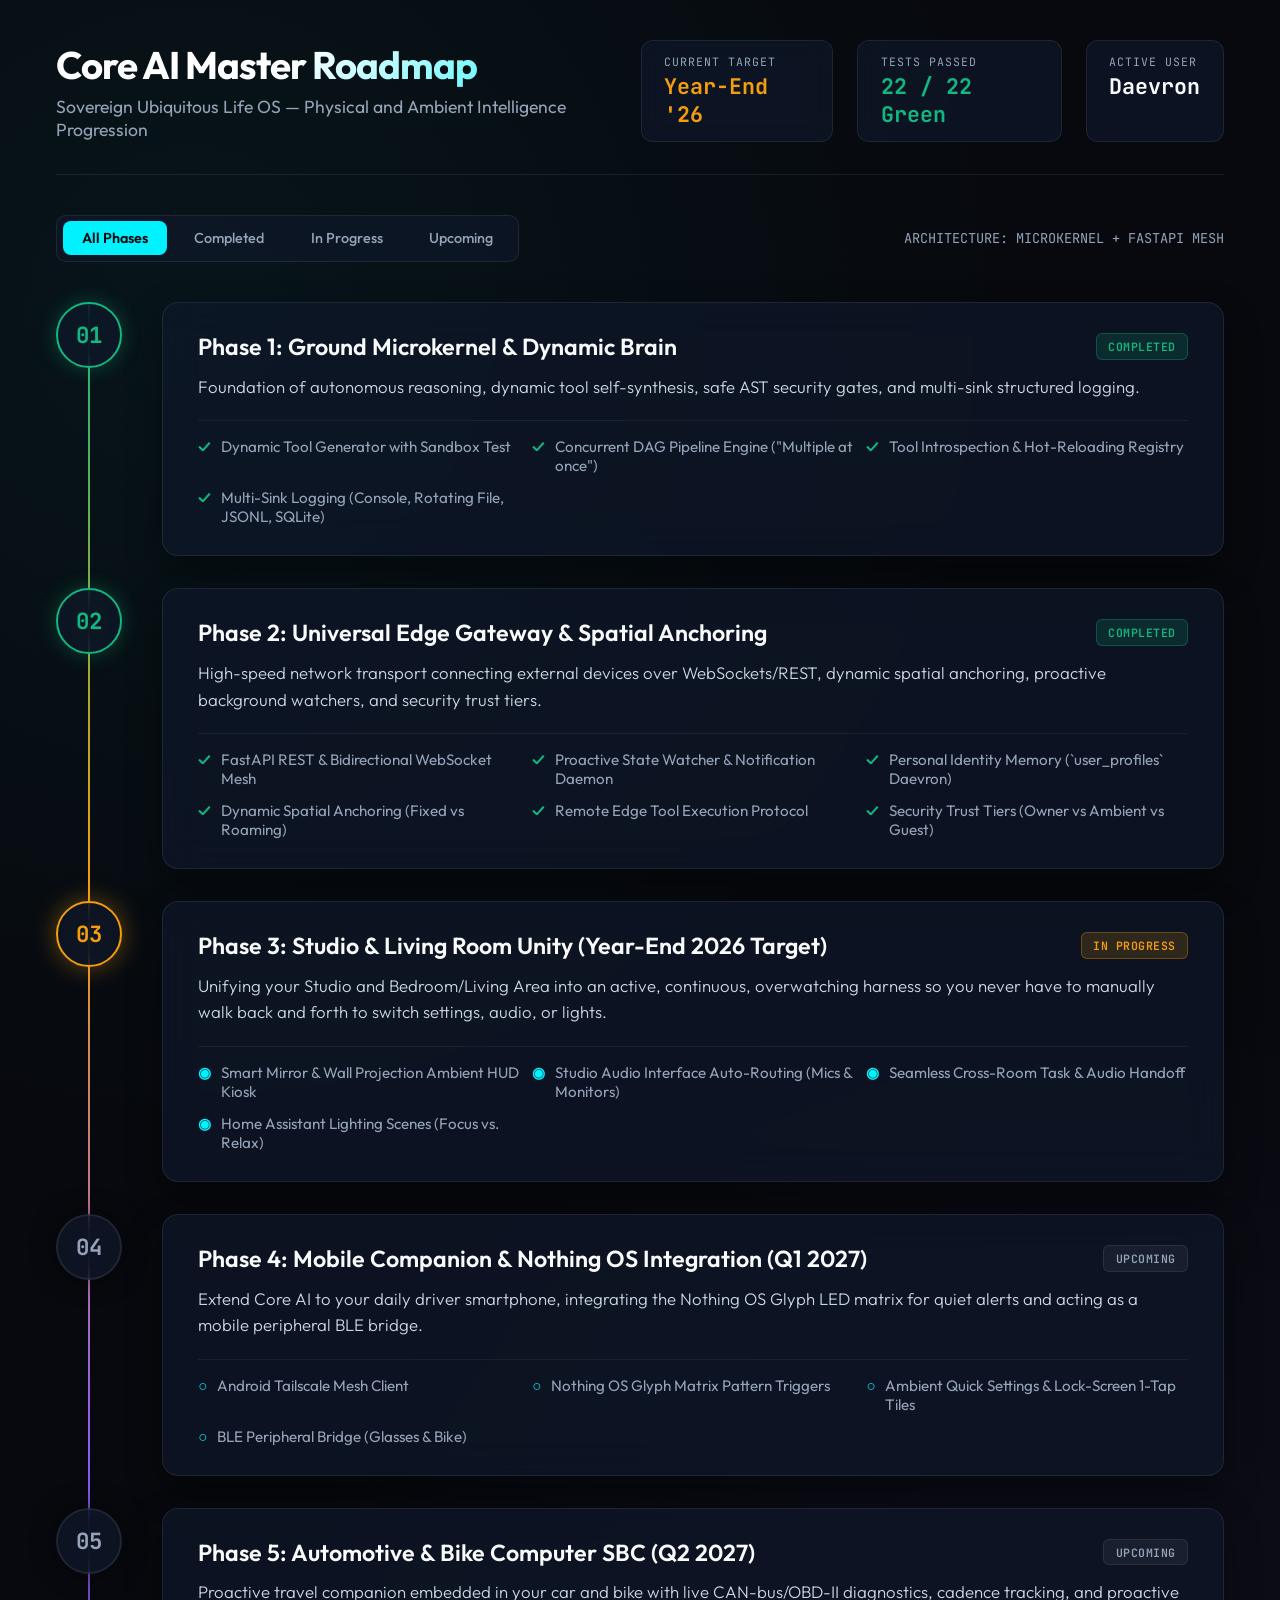
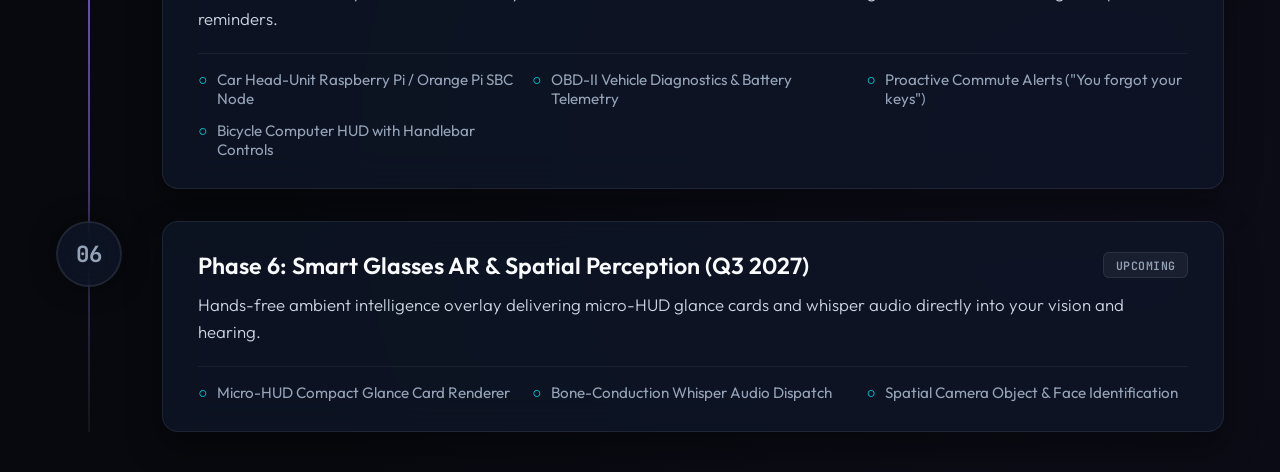
==== interfaces/mirror/roadmap_visualizer.html @ 5ef0d4c3 "docs: add LICENSE (AGPLv3), SECURITY.md, CONTRIBUTING.md, CODE_OF_CONDUCT.md, master ROADMAP.md, and" ====
<!DOCTYPE html>
<html lang="en">
<head>
  <meta charset="UTF-8">
  <meta name="viewport" content="width=device-width, initial-scale=1.0">
  <title>Core AI — Master Architectural Roadmap & Ubiquitous Horizon</title>
  <link rel="preconnect" href="https://fonts.googleapis.com">
  <link rel="preconnect" href="https://fonts.gstatic.com" crossorigin>
  <link href="https://fonts.googleapis.com/css2?family=Outfit:wght@300;400;500;600;700;800&family=JetBrains+Mono:wght@400;500;700&display=swap" rel="stylesheet">
  <style>
    :root {
      --bg-dark: #07090e;
      --panel-bg: rgba(15, 23, 42, 0.7);
      --panel-border: rgba(255, 255, 255, 0.08);
      --accent-cyan: #00f2fe;
      --accent-blue: #4facfe;
      --accent-emerald: #10b981;
      --accent-amber: #f59e0b;
      --accent-purple: #8b5cf6;
      --text-main: #f8fafc;
      --text-muted: #94a3b8;
    }

    * {
      box-sizing: border-box;
      margin: 0;
      padding: 0;
    }

    body {
      background-color: var(--bg-dark);
      color: var(--text-main);
      font-family: 'Outfit', sans-serif;
      min-height: 100vh;
      display: flex;
      flex-direction: column;
      padding: 2.5rem 3.5rem;
      background-image: 
        radial-gradient(circle at 15% 15%, rgba(0, 242, 254, 0.05) 0%, transparent 40%),
        radial-gradient(circle at 85% 85%, rgba(139, 92, 246, 0.05) 0%, transparent 40%);
    }

    header {
      display: flex;
      justify-content: space-between;
      align-items: center;
      padding-bottom: 2rem;
      border-bottom: 1px solid var(--panel-border);
      margin-bottom: 2.5rem;
    }

    .title-group h1 {
      font-size: 2.4rem;
      font-weight: 700;
      letter-spacing: -1px;
      background: linear-gradient(135deg, #ffffff 40%, var(--accent-cyan));
      -webkit-background-clip: text;
      -webkit-text-fill-color: transparent;
    }

    .title-group p {
      color: var(--text-muted);
      font-size: 1.1rem;
      margin-top: 0.35rem;
    }

    .metrics-bar {
      display: flex;
      gap: 1.5rem;
    }

    .metric-box {
      background: var(--panel-bg);
      border: 1px solid var(--panel-border);
      border-radius: 12px;
      padding: 0.8rem 1.4rem;
      display: flex;
      flex-direction: column;
      backdrop-filter: blur(12px);
    }

    .metric-box .label {
      font-size: 0.72rem;
      color: var(--text-muted);
      text-transform: uppercase;
      letter-spacing: 1px;
      font-family: 'JetBrains Mono', monospace;
    }

    .metric-box .value {
      font-size: 1.35rem;
      font-weight: 700;
      color: var(--text-main);
      font-family: 'JetBrains Mono', monospace;
      margin-top: 0.2rem;
    }

    /* Filter Controls */
    .controls-row {
      display: flex;
      justify-content: space-between;
      align-items: center;
      margin-bottom: 2.5rem;
    }

    .filter-tabs {
      display: flex;
      gap: 0.5rem;
      background: var(--panel-bg);
      padding: 0.35rem;
      border-radius: 10px;
      border: 1px solid var(--panel-border);
    }

    .filter-btn {
      background: transparent;
      border: none;
      color: var(--text-muted);
      padding: 0.5rem 1.2rem;
      border-radius: 8px;
      font-size: 0.9rem;
      font-weight: 500;
      cursor: pointer;
      transition: all 0.2s ease;
      font-family: 'Outfit', sans-serif;
    }

    .filter-btn.active, .filter-btn:hover {
      background: rgba(255, 255, 255, 0.08);
      color: var(--text-main);
    }

    .filter-btn.active {
      background: var(--accent-cyan);
      color: #07090e;
      font-weight: 600;
    }

    /* Timeline Container */
    .timeline {
      position: relative;
      display: flex;
      flex-direction: column;
      gap: 2rem;
      max-width: 1200px;
      margin: 0 auto;
      width: 100%;
    }

    .timeline::before {
      content: "";
      position: absolute;
      top: 0;
      bottom: 0;
      left: 32px;
      width: 2px;
      background: linear-gradient(180deg, var(--accent-emerald), var(--accent-amber), var(--accent-purple), rgba(255,255,255,0.05));
    }

    .phase-card {
      display: flex;
      gap: 2.5rem;
      position: relative;
      animation: fadeIn 0.5s ease-out;
    }

    @keyframes fadeIn {
      from { opacity: 0; transform: translateY(15px); }
      to { opacity: 1; transform: translateY(0); }
    }

    .phase-node {
      width: 66px;
      height: 66px;
      border-radius: 50%;
      background: var(--panel-bg);
      border: 2px solid var(--panel-border);
      display: flex;
      justify-content: center;
      align-items: center;
      font-size: 1.4rem;
      font-weight: 700;
      font-family: 'JetBrains Mono', monospace;
      z-index: 2;
      backdrop-filter: blur(16px);
      flex-shrink: 0;
      box-shadow: 0 0 25px rgba(0,0,0,0.5);
    }

    .phase-card.done .phase-node {
      border-color: var(--accent-emerald);
      color: var(--accent-emerald);
      box-shadow: 0 0 20px rgba(16, 185, 129, 0.3);
    }

    .phase-card.active .phase-node {
      border-color: var(--accent-amber);
      color: var(--accent-amber);
      box-shadow: 0 0 25px rgba(245, 158, 11, 0.4);
      animation: node-pulse 2s infinite alternate;
    }

    @keyframes node-pulse {
      0% { transform: scale(1); }
      100% { transform: scale(1.06); }
    }

    .phase-card.upcoming .phase-node {
      border-color: var(--panel-border);
      color: var(--text-muted);
    }

    .phase-content {
      flex: 1;
      background: var(--panel-bg);
      border: 1px solid var(--panel-border);
      border-radius: 16px;
      padding: 1.8rem 2.2rem;
      backdrop-filter: blur(20px);
      box-shadow: 0 15px 35px rgba(0, 0, 0, 0.4);
      transition: transform 0.2s ease, border-color 0.2s ease;
    }

    .phase-content:hover {
      transform: translateY(-3px);
      border-color: rgba(255, 255, 255, 0.2);
    }

    .card-header {
      display: flex;
      justify-content: space-between;
      align-items: center;
      margin-bottom: 0.8rem;
    }

    .phase-title {
      font-size: 1.45rem;
      font-weight: 600;
      display: flex;
      align-items: center;
      gap: 0.8rem;
    }

    .badge {
      font-size: 0.72rem;
      font-family: 'JetBrains Mono', monospace;
      padding: 0.3rem 0.7rem;
      border-radius: 6px;
      font-weight: 600;
      text-transform: uppercase;
      letter-spacing: 0.5px;
    }

    .badge-done {
      background: rgba(16, 185, 129, 0.15);
      color: var(--accent-emerald);
      border: 1px solid rgba(16, 185, 129, 0.3);
    }

    .badge-active {
      background: rgba(245, 158, 11, 0.15);
      color: var(--accent-amber);
      border: 1px solid rgba(245, 158, 11, 0.3);
    }

    .badge-upcoming {
      background: rgba(255, 255, 255, 0.05);
      color: var(--text-muted);
      border: 1px solid var(--panel-border);
    }

    .phase-desc {
      color: #cbd5e1;
      font-size: 1.05rem;
      line-height: 1.6;
      font-weight: 300;
      margin-bottom: 1.25rem;
    }

    .deliverables-grid {
      display: grid;
      grid-template-columns: repeat(auto-fit, minmax(280px, 1fr));
      gap: 0.8rem;
      padding-top: 1rem;
      border-top: 1px solid rgba(255, 255, 255, 0.06);
    }

    .deliverable-item {
      display: flex;
      align-items: flex-start;
      gap: 0.6rem;
      font-size: 0.95rem;
      color: var(--text-muted);
    }

    .deliverable-item .icon {
      color: var(--accent-cyan);
      font-weight: 700;
    }

    .phase-card.done .deliverable-item .icon {
      color: var(--accent-emerald);
    }
  </style>
</head>
<body>

  <header>
    <div class="title-group">
      <h1>Core AI Master Roadmap</h1>
      <p>Sovereign Ubiquitous Life OS — Physical and Ambient Intelligence Progression</p>
    </div>
    <div class="metrics-bar">
      <div class="metric-box">
        <span class="label">CURRENT TARGET</span>
        <span class="value" style="color: var(--accent-amber)">Year-End '26</span>
      </div>
      <div class="metric-box">
        <span class="label">TESTS PASSED</span>
        <span class="value" style="color: var(--accent-emerald)">22 / 22 Green</span>
      </div>
      <div class="metric-box">
        <span class="label">ACTIVE USER</span>
        <span class="value" id="user-display">Daevron</span>
      </div>
    </div>
  </header>

  <div class="controls-row">
    <div class="filter-tabs">
      <button class="filter-btn active" onclick="filterPhases('all', this)">All Phases</button>
      <button class="filter-btn" onclick="filterPhases('done', this)">Completed</button>
      <button class="filter-btn" onclick="filterPhases('active', this)">In Progress</button>
      <button class="filter-btn" onclick="filterPhases('upcoming', this)">Upcoming</button>
    </div>
    <div style="font-family: 'JetBrains Mono', monospace; font-size: 0.85rem; color: var(--text-muted)">
      ARCHITECTURE: MICROKERNEL + FASTAPI MESH
    </div>
  </div>

  <div class="timeline">

    <!-- Phase 1 -->
    <div class="phase-card done" data-status="done">
      <div class="phase-node">01</div>
      <div class="phase-content">
        <div class="card-header">
          <h2 class="phase-title">Phase 1: Ground Microkernel & Dynamic Brain</h2>
          <span class="badge badge-done">COMPLETED</span>
        </div>
        <p class="phase-desc">
          Foundation of autonomous reasoning, dynamic tool self-synthesis, safe AST security gates, and multi-sink structured logging.
        </p>
        <div class="deliverables-grid">
          <div class="deliverable-item"><span class="icon">&#10003;</span> Dynamic Tool Generator with Sandbox Test</div>
          <div class="deliverable-item"><span class="icon">&#10003;</span> Concurrent DAG Pipeline Engine ("Multiple at once")</div>
          <div class="deliverable-item"><span class="icon">&#10003;</span> Tool Introspection & Hot-Reloading Registry</div>
          <div class="deliverable-item"><span class="icon">&#10003;</span> Multi-Sink Logging (Console, Rotating File, JSONL, SQLite)</div>
        </div>
      </div>
    </div>

    <!-- Phase 2 -->
    <div class="phase-card done" data-status="done">
      <div class="phase-node">02</div>
      <div class="phase-content">
        <div class="card-header">
          <h2 class="phase-title">Phase 2: Universal Edge Gateway & Spatial Anchoring</h2>
          <span class="badge badge-done">COMPLETED</span>
        </div>
        <p class="phase-desc">
          High-speed network transport connecting external devices over WebSockets/REST, dynamic spatial anchoring, proactive background watchers, and security trust tiers.
        </p>
        <div class="deliverables-grid">
          <div class="deliverable-item"><span class="icon">&#10003;</span> FastAPI REST & Bidirectional WebSocket Mesh</div>
          <div class="deliverable-item"><span class="icon">&#10003;</span> Proactive State Watcher & Notification Daemon</div>
          <div class="deliverable-item"><span class="icon">&#10003;</span> Personal Identity Memory (`user_profiles` Daevron)</div>
          <div class="deliverable-item"><span class="icon">&#10003;</span> Dynamic Spatial Anchoring (Fixed vs Roaming)</div>
          <div class="deliverable-item"><span class="icon">&#10003;</span> Remote Edge Tool Execution Protocol</div>
          <div class="deliverable-item"><span class="icon">&#10003;</span> Security Trust Tiers (Owner vs Ambient vs Guest)</div>
        </div>
      </div>
    </div>

    <!-- Phase 3 -->
    <div class="phase-card active" data-status="active">
      <div class="phase-node">03</div>
      <div class="phase-content">
        <div class="card-header">
          <h2 class="phase-title">Phase 3: Studio & Living Room Unity (Year-End 2026 Target)</h2>
          <span class="badge badge-active">IN PROGRESS</span>
        </div>
        <p class="phase-desc">
          Unifying your Studio and Bedroom/Living Area into an active, continuous, overwatching harness so you never have to manually walk back and forth to switch settings, audio, or lights.
        </p>
        <div class="deliverables-grid">
          <div class="deliverable-item"><span class="icon">&#9673;</span> Smart Mirror & Wall Projection Ambient HUD Kiosk</div>
          <div class="deliverable-item"><span class="icon">&#9673;</span> Studio Audio Interface Auto-Routing (Mics & Monitors)</div>
          <div class="deliverable-item"><span class="icon">&#9673;</span> Seamless Cross-Room Task & Audio Handoff</div>
          <div class="deliverable-item"><span class="icon">&#9673;</span> Home Assistant Lighting Scenes (Focus vs. Relax)</div>
        </div>
      </div>
    </div>

    <!-- Phase 4 -->
    <div class="phase-card upcoming" data-status="upcoming">
      <div class="phase-node">04</div>
      <div class="phase-content">
        <div class="card-header">
          <h2 class="phase-title">Phase 4: Mobile Companion & Nothing OS Integration (Q1 2027)</h2>
          <span class="badge badge-upcoming">UPCOMING</span>
        </div>
        <p class="phase-desc">
          Extend Core AI to your daily driver smartphone, integrating the Nothing OS Glyph LED matrix for quiet alerts and acting as a mobile peripheral BLE bridge.
        </p>
        <div class="deliverables-grid">
          <div class="deliverable-item"><span class="icon">&#9675;</span> Android Tailscale Mesh Client</div>
          <div class="deliverable-item"><span class="icon">&#9675;</span> Nothing OS Glyph Matrix Pattern Triggers</div>
          <div class="deliverable-item"><span class="icon">&#9675;</span> Ambient Quick Settings & Lock-Screen 1-Tap Tiles</div>
          <div class="deliverable-item"><span class="icon">&#9675;</span> BLE Peripheral Bridge (Glasses & Bike)</div>
        </div>
      </div>
    </div>

    <!-- Phase 5 -->
    <div class="phase-card upcoming" data-status="upcoming">
      <div class="phase-node">05</div>
      <div class="phase-content">
        <div class="card-header">
          <h2 class="phase-title">Phase 5: Automotive & Bike Computer SBC (Q2 2027)</h2>
          <span class="badge badge-upcoming">UPCOMING</span>
        </div>
        <p class="phase-desc">
          Proactive travel companion embedded in your car and bike with live CAN-bus/OBD-II diagnostics, cadence tracking, and proactive reminders.
        </p>
        <div class="deliverables-grid">
          <div class="deliverable-item"><span class="icon">&#9675;</span> Car Head-Unit Raspberry Pi / Orange Pi SBC Node</div>
          <div class="deliverable-item"><span class="icon">&#9675;</span> OBD-II Vehicle Diagnostics & Battery Telemetry</div>
          <div class="deliverable-item"><span class="icon">&#9675;</span> Proactive Commute Alerts ("You forgot your keys")</div>
          <div class="deliverable-item"><span class="icon">&#9675;</span> Bicycle Computer HUD with Handlebar Controls</div>
        </div>
      </div>
    </div>

    <!-- Phase 6 -->
    <div class="phase-card upcoming" data-status="upcoming">
      <div class="phase-node">06</div>
      <div class="phase-content">
        <div class="card-header">
          <h2 class="phase-title">Phase 6: Smart Glasses AR & Spatial Perception (Q3 2027)</h2>
          <span class="badge badge-upcoming">UPCOMING</span>
        </div>
        <p class="phase-desc">
          Hands-free ambient intelligence overlay delivering micro-HUD glance cards and whisper audio directly into your vision and hearing.
        </p>
        <div class="deliverables-grid">
          <div class="deliverable-item"><span class="icon">&#9675;</span> Micro-HUD Compact Glance Card Renderer</div>
          <div class="deliverable-item"><span class="icon">&#9675;</span> Bone-Conduction Whisper Audio Dispatch</div>
          <div class="deliverable-item"><span class="icon">&#9675;</span> Spatial Camera Object & Face Identification</div>
        </div>
      </div>
    </div>

  </div>

  <script>
    function filterPhases(status, btn) {
      document.querySelectorAll('.filter-btn').forEach(b => b.classList.remove('active'));
      btn.classList.add('active');

      const cards = document.querySelectorAll('.phase-card');
      cards.forEach(card => {
        if (status === 'all' || card.dataset.status === status) {
          card.style.display = 'flex';
        } else {
          card.style.display = 'none';
        }
      });
    }

    // Connect to live profile if gateway is active
    async function fetchLiveProfile() {
      try {
        const res = await fetch('http://localhost:8000/api/v1/profile');
        if (res.ok) {
          const profile = await res.json();
          document.getElementById('user-display').textContent = profile.preferred_name;
        }
      } catch (e) {}
    }
    fetchLiveProfile();
  </script>
</body>
</html>
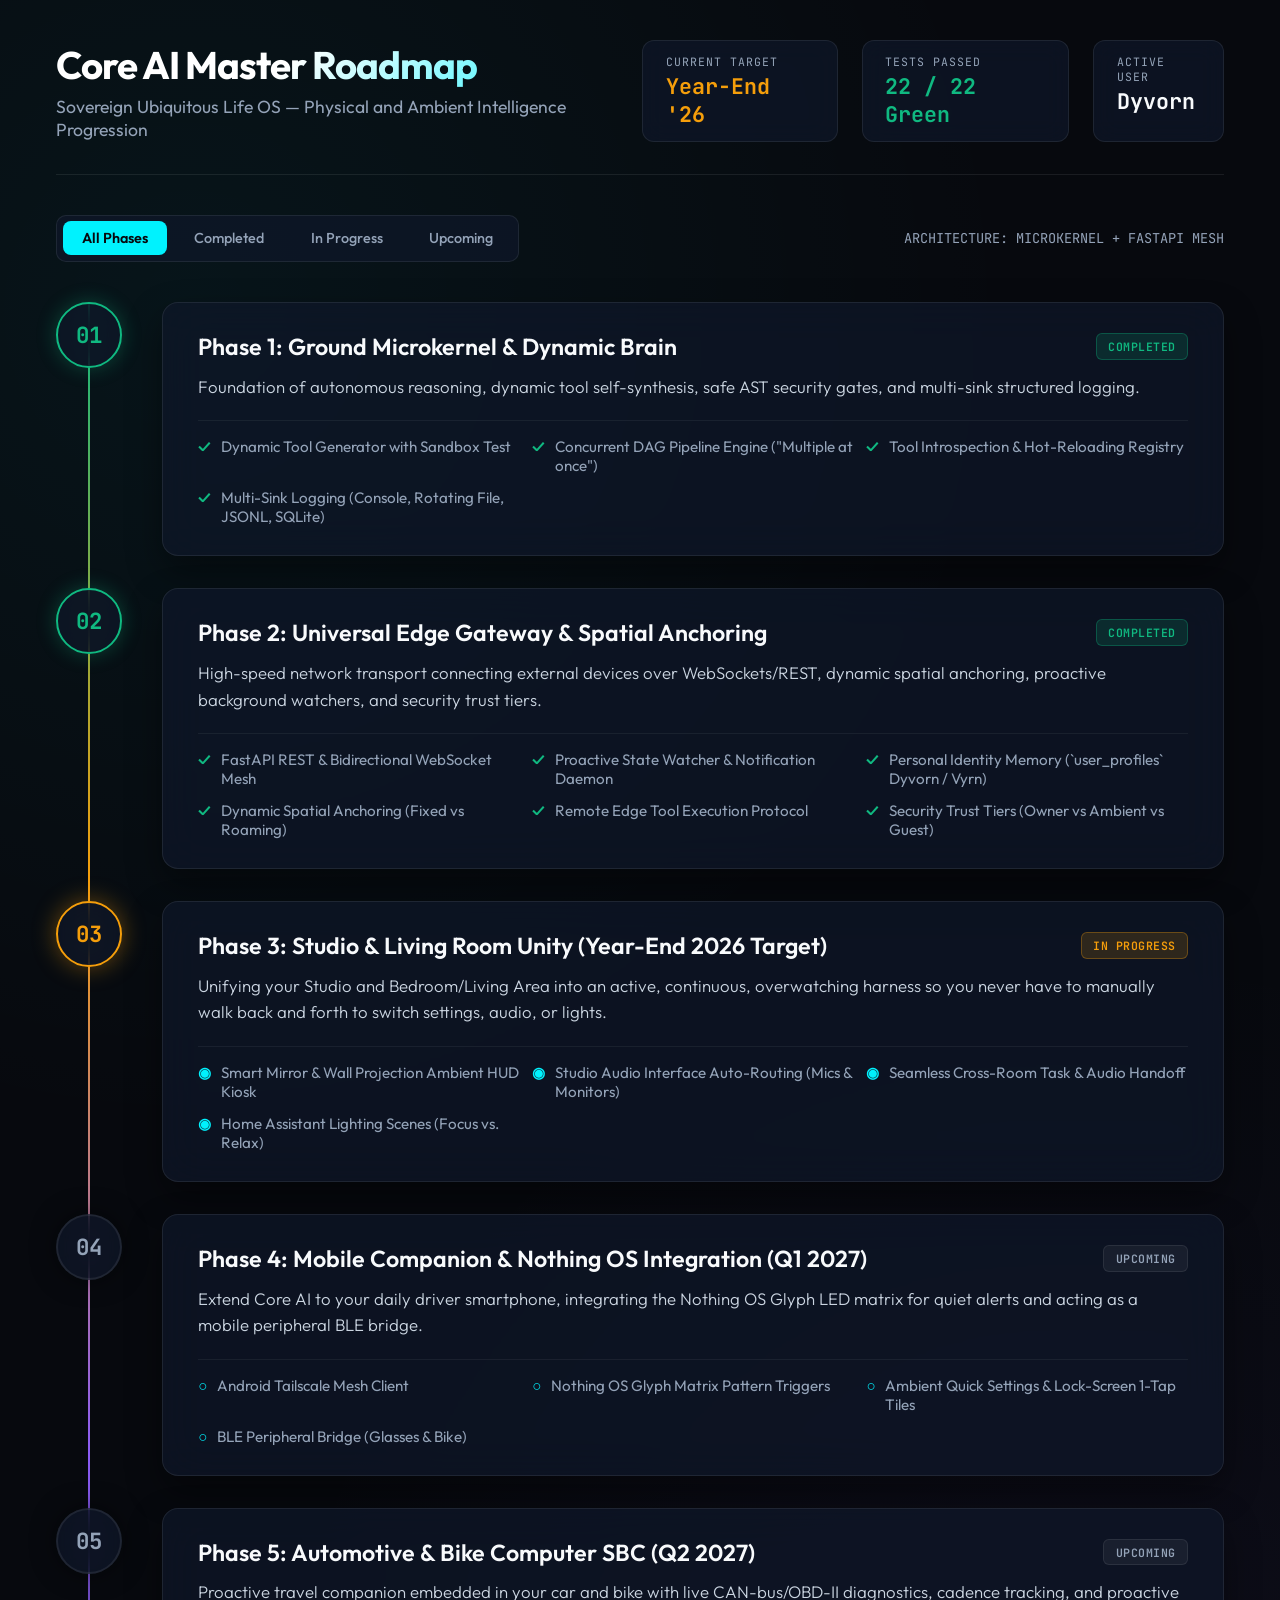
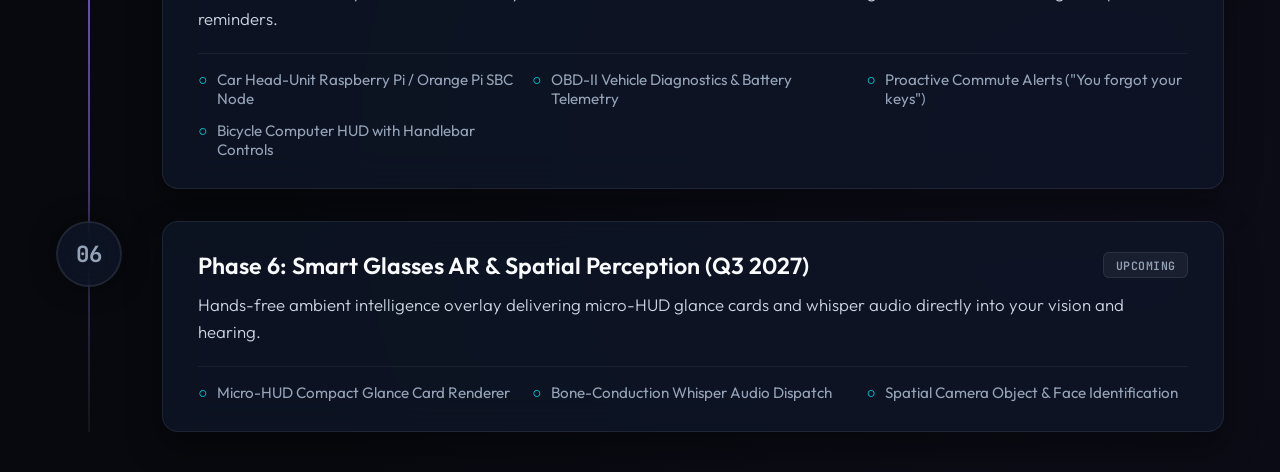
==== commit 61d76c34: "fix: update user identity and aliases to Dyvorn (Vyrn / Refined) across schemas, state, and visualiz" ====
--- a/interfaces/mirror/roadmap_visualizer.html
+++ b/interfaces/mirror/roadmap_visualizer.html
@@ -321,7 +321,7 @@
       </div>
       <div class="metric-box">
         <span class="label">ACTIVE USER</span>
-        <span class="value" id="user-display">Daevron</span>
+        <span class="value" id="user-display">Dyvorn</span>
       </div>
     </div>
   </header>
@@ -374,13 +374,14 @@
         <div class="deliverables-grid">
           <div class="deliverable-item"><span class="icon">&#10003;</span> FastAPI REST & Bidirectional WebSocket Mesh</div>
           <div class="deliverable-item"><span class="icon">&#10003;</span> Proactive State Watcher & Notification Daemon</div>
-          <div class="deliverable-item"><span class="icon">&#10003;</span> Personal Identity Memory (`user_profiles` Daevron)</div>
+          <div class="deliverable-item"><span class="icon">&#10003;</span> Personal Identity Memory (`user_profiles` Dyvorn / Vyrn)</div>
           <div class="deliverable-item"><span class="icon">&#10003;</span> Dynamic Spatial Anchoring (Fixed vs Roaming)</div>
           <div class="deliverable-item"><span class="icon">&#10003;</span> Remote Edge Tool Execution Protocol</div>
           <div class="deliverable-item"><span class="icon">&#10003;</span> Security Trust Tiers (Owner vs Ambient vs Guest)</div>
         </div>
       </div>
     </div>
+
 
     <!-- Phase 3 -->
     <div class="phase-card active" data-status="active">
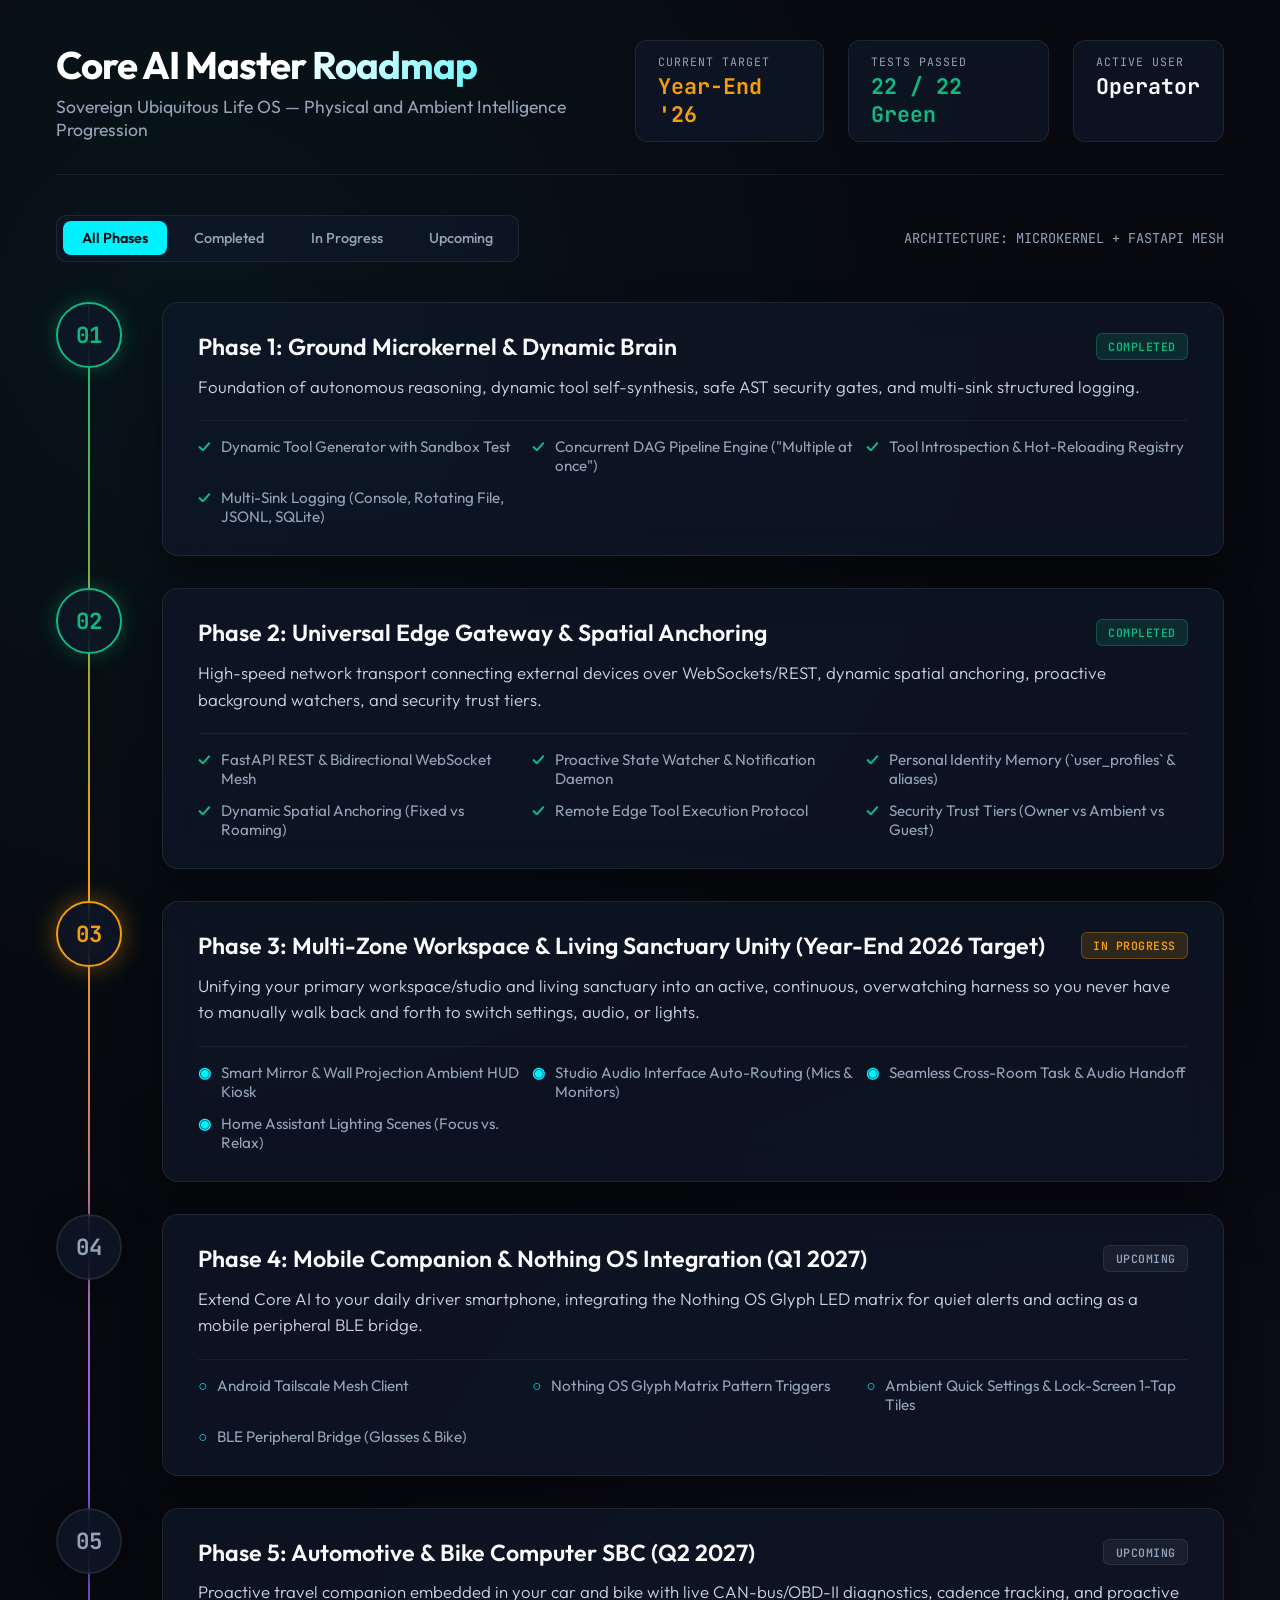
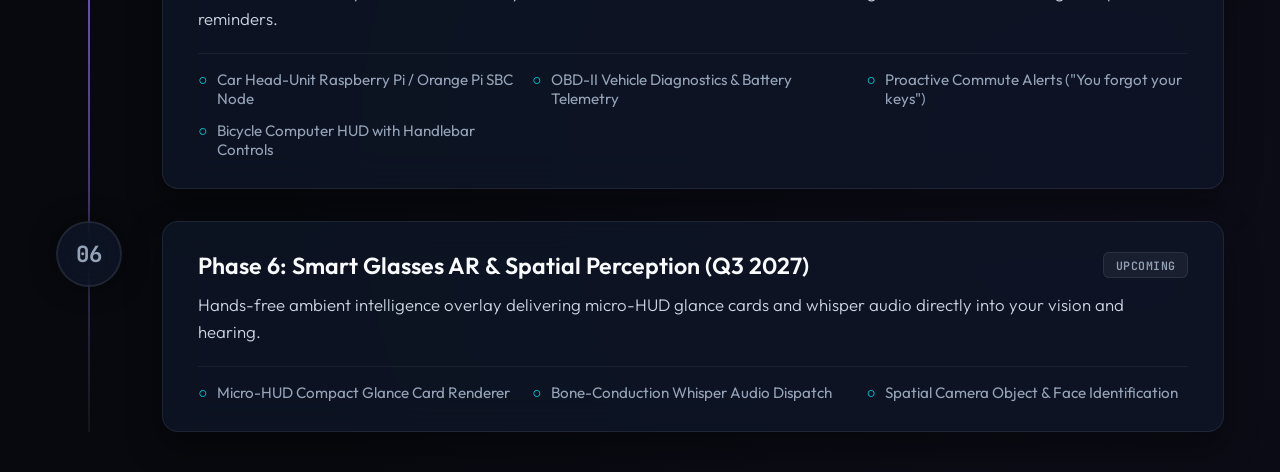
==== commit ba96c850: "feat: eliminate hardcoded assumptions with dynamic zone provisioning, neutral open-source defaults, " ====
--- a/interfaces/mirror/roadmap_visualizer.html
+++ b/interfaces/mirror/roadmap_visualizer.html
@@ -321,7 +321,7 @@
       </div>
       <div class="metric-box">
         <span class="label">ACTIVE USER</span>
-        <span class="value" id="user-display">Dyvorn</span>
+        <span class="value" id="user-display">Operator</span>
       </div>
     </div>
   </header>
@@ -374,7 +374,7 @@
         <div class="deliverables-grid">
           <div class="deliverable-item"><span class="icon">&#10003;</span> FastAPI REST & Bidirectional WebSocket Mesh</div>
           <div class="deliverable-item"><span class="icon">&#10003;</span> Proactive State Watcher & Notification Daemon</div>
-          <div class="deliverable-item"><span class="icon">&#10003;</span> Personal Identity Memory (`user_profiles` Dyvorn / Vyrn)</div>
+          <div class="deliverable-item"><span class="icon">&#10003;</span> Personal Identity Memory (`user_profiles` & aliases)</div>
           <div class="deliverable-item"><span class="icon">&#10003;</span> Dynamic Spatial Anchoring (Fixed vs Roaming)</div>
           <div class="deliverable-item"><span class="icon">&#10003;</span> Remote Edge Tool Execution Protocol</div>
           <div class="deliverable-item"><span class="icon">&#10003;</span> Security Trust Tiers (Owner vs Ambient vs Guest)</div>
@@ -383,17 +383,19 @@
     </div>
 
 
+
     <!-- Phase 3 -->
     <div class="phase-card active" data-status="active">
       <div class="phase-node">03</div>
       <div class="phase-content">
         <div class="card-header">
-          <h2 class="phase-title">Phase 3: Studio & Living Room Unity (Year-End 2026 Target)</h2>
+          <h2 class="phase-title">Phase 3: Multi-Zone Workspace & Living Sanctuary Unity (Year-End 2026 Target)</h2>
           <span class="badge badge-active">IN PROGRESS</span>
         </div>
         <p class="phase-desc">
-          Unifying your Studio and Bedroom/Living Area into an active, continuous, overwatching harness so you never have to manually walk back and forth to switch settings, audio, or lights.
-        </p>
+          Unifying your primary workspace/studio and living sanctuary into an active, continuous, overwatching harness so you never have to manually walk back and forth to switch settings, audio, or lights.
+        </p>
+
         <div class="deliverables-grid">
           <div class="deliverable-item"><span class="icon">&#9673;</span> Smart Mirror & Wall Projection Ambient HUD Kiosk</div>
           <div class="deliverable-item"><span class="icon">&#9673;</span> Studio Audio Interface Auto-Routing (Mics & Monitors)</div>
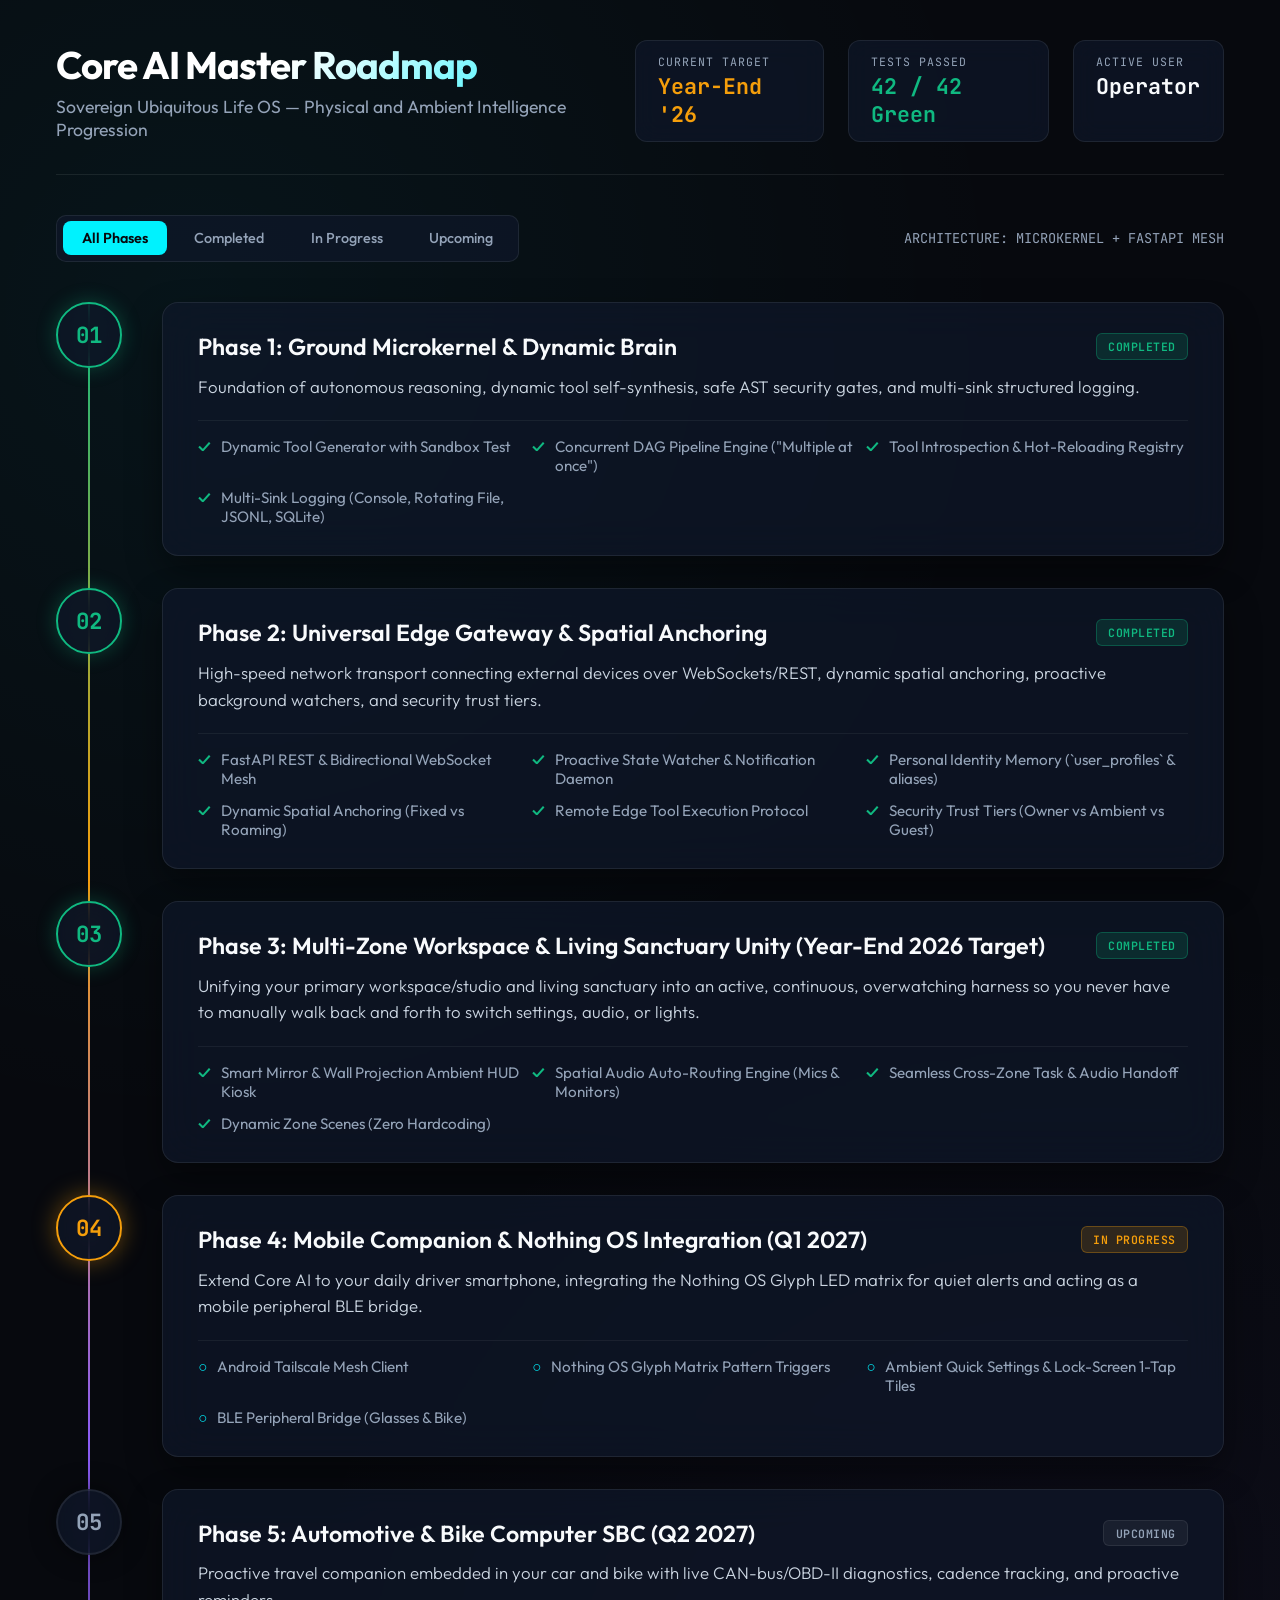
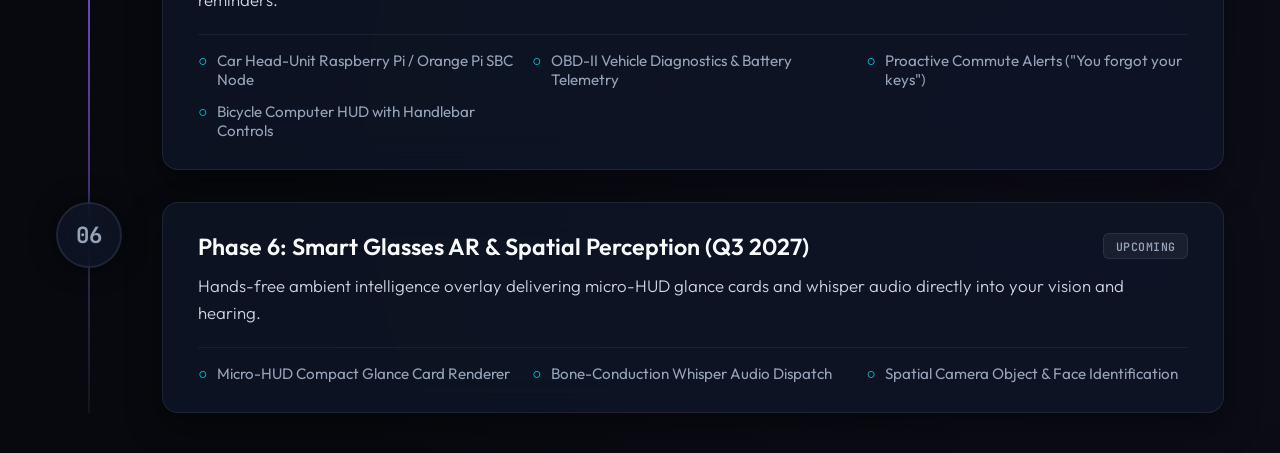
==== commit 58330dd7: "feat: implement Phase 3 dynamic spatial audio routing, cross-zone handoff, and ambient kiosk launche" ====
--- a/interfaces/mirror/roadmap_visualizer.html
+++ b/interfaces/mirror/roadmap_visualizer.html
@@ -317,8 +317,9 @@
       </div>
       <div class="metric-box">
         <span class="label">TESTS PASSED</span>
-        <span class="value" style="color: var(--accent-emerald)">22 / 22 Green</span>
-      </div>
+        <span class="value" style="color: var(--accent-emerald)">42 / 42 Green</span>
+      </div>
+
       <div class="metric-box">
         <span class="label">ACTIVE USER</span>
         <span class="value" id="user-display">Operator</span>
@@ -382,38 +383,37 @@
       </div>
     </div>
 
-
-
     <!-- Phase 3 -->
+    <div class="phase-card done" data-status="done">
+      <div class="phase-node">03</div>
+      <div class="phase-content">
+        <div class="card-header">
+          <h2 class="phase-title">Phase 3: Multi-Zone Workspace & Living Sanctuary Unity (Year-End 2026 Target)</h2>
+          <span class="badge badge-done">COMPLETED</span>
+        </div>
+        <p class="phase-desc">
+          Unifying your primary workspace/studio and living sanctuary into an active, continuous, overwatching harness so you never have to manually walk back and forth to switch settings, audio, or lights.
+        </p>
+
+        <div class="deliverables-grid">
+          <div class="deliverable-item"><span class="icon">&#10003;</span> Smart Mirror & Wall Projection Ambient HUD Kiosk</div>
+          <div class="deliverable-item"><span class="icon">&#10003;</span> Spatial Audio Auto-Routing Engine (Mics & Monitors)</div>
+          <div class="deliverable-item"><span class="icon">&#10003;</span> Seamless Cross-Zone Task & Audio Handoff</div>
+          <div class="deliverable-item"><span class="icon">&#10003;</span> Dynamic Zone Scenes (Zero Hardcoding)</div>
+        </div>
+      </div>
+    </div>
+
+    <!-- Phase 4 -->
     <div class="phase-card active" data-status="active">
-      <div class="phase-node">03</div>
-      <div class="phase-content">
-        <div class="card-header">
-          <h2 class="phase-title">Phase 3: Multi-Zone Workspace & Living Sanctuary Unity (Year-End 2026 Target)</h2>
+      <div class="phase-node">04</div>
+      <div class="phase-content">
+        <div class="card-header">
+          <h2 class="phase-title">Phase 4: Mobile Companion & Nothing OS Integration (Q1 2027)</h2>
           <span class="badge badge-active">IN PROGRESS</span>
         </div>
         <p class="phase-desc">
-          Unifying your primary workspace/studio and living sanctuary into an active, continuous, overwatching harness so you never have to manually walk back and forth to switch settings, audio, or lights.
-        </p>
-
-        <div class="deliverables-grid">
-          <div class="deliverable-item"><span class="icon">&#9673;</span> Smart Mirror & Wall Projection Ambient HUD Kiosk</div>
-          <div class="deliverable-item"><span class="icon">&#9673;</span> Studio Audio Interface Auto-Routing (Mics & Monitors)</div>
-          <div class="deliverable-item"><span class="icon">&#9673;</span> Seamless Cross-Room Task & Audio Handoff</div>
-          <div class="deliverable-item"><span class="icon">&#9673;</span> Home Assistant Lighting Scenes (Focus vs. Relax)</div>
-        </div>
-      </div>
-    </div>
-
-    <!-- Phase 4 -->
-    <div class="phase-card upcoming" data-status="upcoming">
-      <div class="phase-node">04</div>
-      <div class="phase-content">
-        <div class="card-header">
-          <h2 class="phase-title">Phase 4: Mobile Companion & Nothing OS Integration (Q1 2027)</h2>
-          <span class="badge badge-upcoming">UPCOMING</span>
-        </div>
-        <p class="phase-desc">
+
           Extend Core AI to your daily driver smartphone, integrating the Nothing OS Glyph LED matrix for quiet alerts and acting as a mobile peripheral BLE bridge.
         </p>
         <div class="deliverables-grid">
